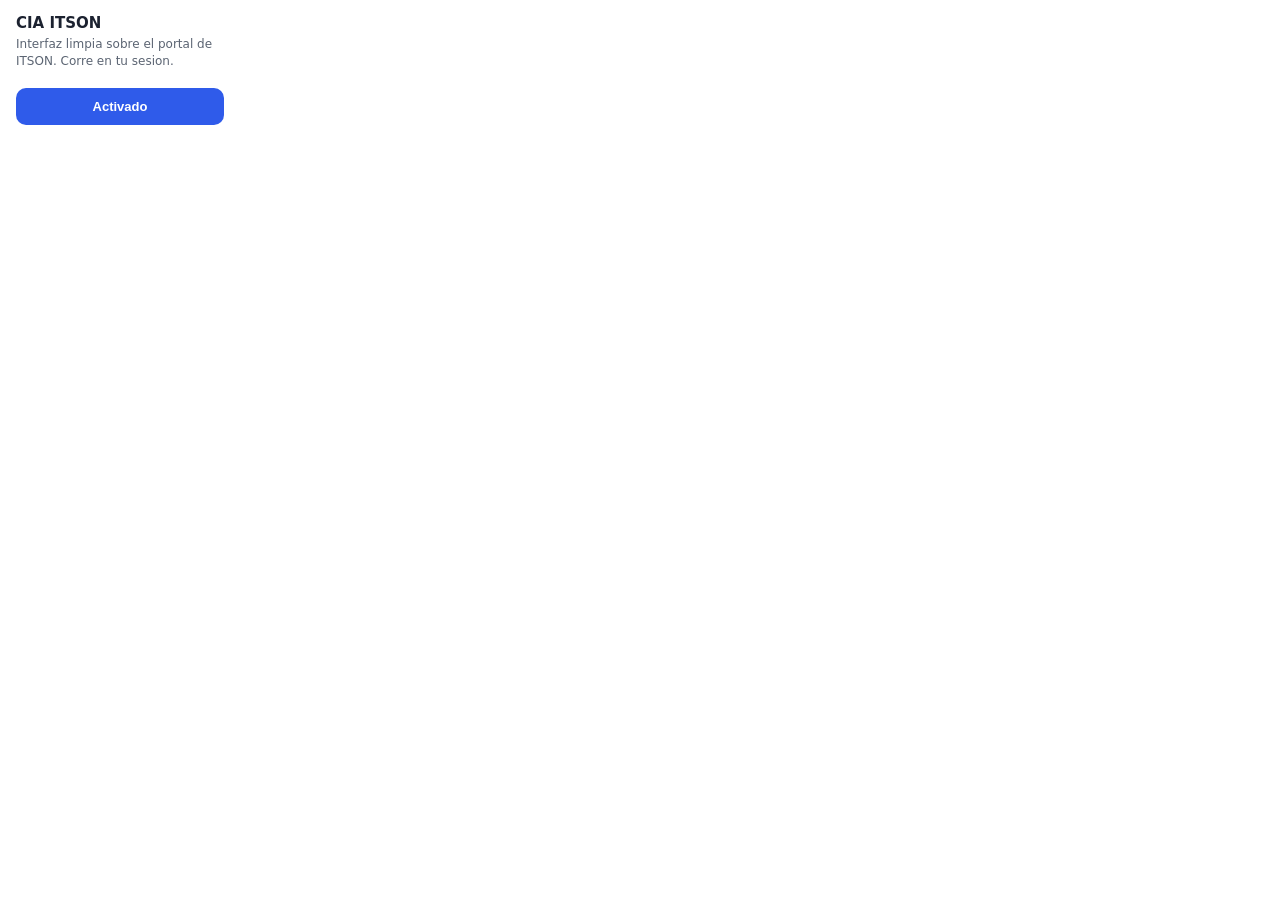
==== extension/popup.html @ 6c1f7d31 "Refinar componentes hacia estetica PotroNET: logo real (blanco/tinta), marca CIA ITSON, sin emojis, " ====
<!doctype html>
<html lang="es">
<head>
<meta charset="utf-8">
<style>
  body { margin:0; width:240px; font-family:'Segoe UI',system-ui,sans-serif; background:#fff; color:#1c2230; }
  .hd { padding:14px 16px 6px; }
  .hd h1 { margin:0; font-size:15px; font-weight:600; }
  .hd p { margin:4px 0 0; font-size:12px; color:#5b6472; line-height:1.4; }
  .row { padding:12px 16px 16px; }
  #t {
    width:100%; border:none; border-radius:10px; padding:11px; cursor:pointer;
    font-size:13px; font-weight:600; color:#fff; background:#8a93a5; transition:background .12s;
  }
  #t[data-on="1"] { background:#2f5bea; }
</style>
</head>
<body>
  <div class="hd">
    <h1>CIA ITSON</h1>
    <p>Interfaz limpia sobre el portal de ITSON. Corre en tu sesion.</p>
  </div>
  <div class="row">
    <button id="t" type="button" data-on="1">Activado</button>
  </div>
  <script src="popup.js"></script>
</body>
</html>
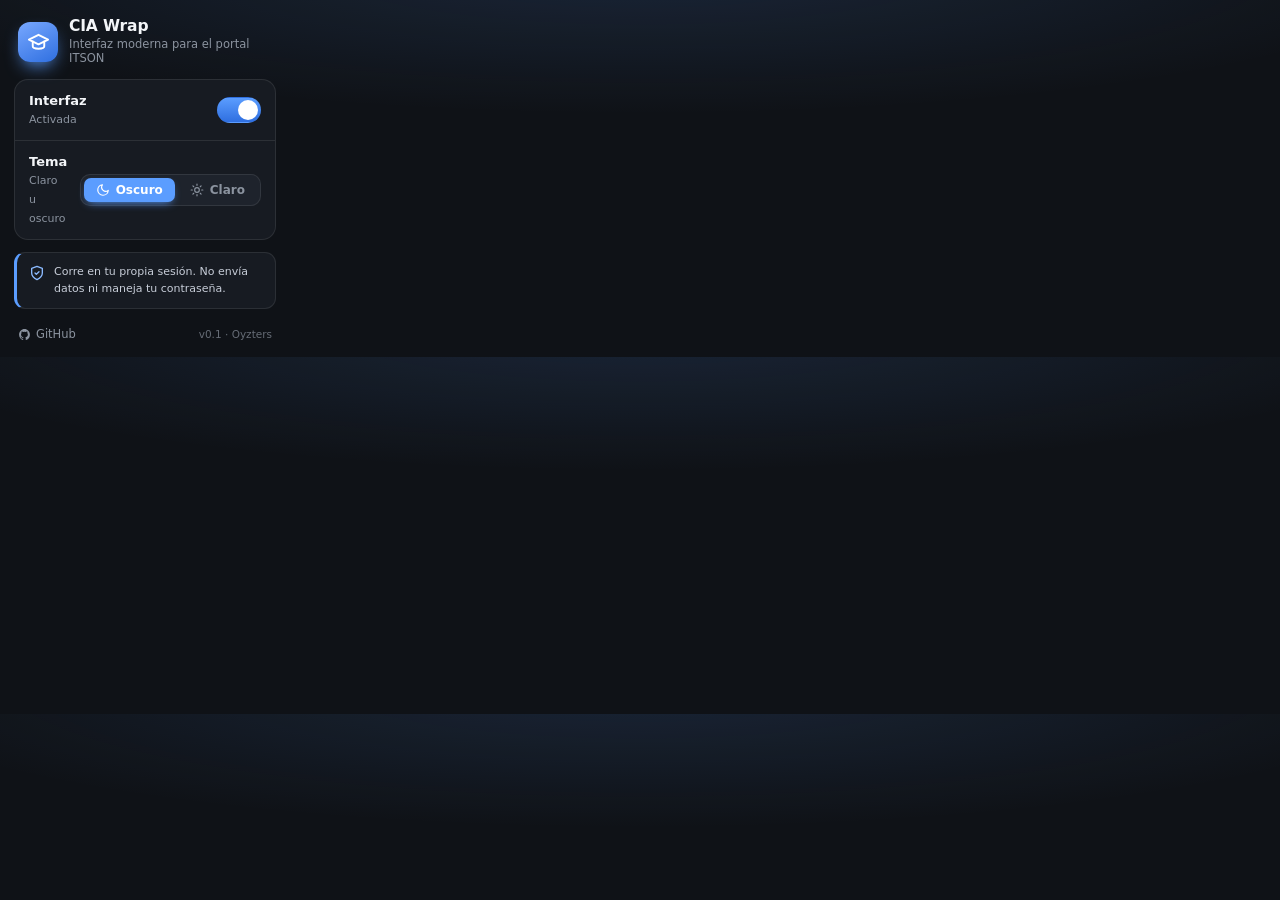
==== commit 4c030111: "Marca CIA Wrap: renombrar extension (ITSON Wrap -> CIA Wrap), icono birrete (16/48/128) en manifest," ====
--- a/extension/popup.html
+++ b/extension/popup.html
@@ -3,26 +3,91 @@
 <head>
 <meta charset="utf-8">
 <style>
-  body { margin:0; width:240px; font-family:'Segoe UI',system-ui,sans-serif; background:#fff; color:#1c2230; }
-  .hd { padding:14px 16px 6px; }
-  .hd h1 { margin:0; font-size:15px; font-weight:600; }
-  .hd p { margin:4px 0 0; font-size:12px; color:#5b6472; line-height:1.4; }
-  .row { padding:12px 16px 16px; }
-  #t {
-    width:100%; border:none; border-radius:10px; padding:11px; cursor:pointer;
-    font-size:13px; font-weight:600; color:#fff; background:#8a93a5; transition:background .12s;
+  :root{
+    --bg:#0f1217; --surface:#171b22; --surface2:#1e232c; --ink:#f3f5f8; --ink2:#c7cdd8;
+    --muted:#8b939f; --line:rgba(255,255,255,.09); --brand:#5b9dff; --brand2:#8bbaff; --brand-deep:#2f6fe0;
+    --sans:'Inter','Segoe UI',system-ui,-apple-system,sans-serif;
   }
-  #t[data-on="1"] { background:#2f5bea; }
+  *{box-sizing:border-box}
+  body{ margin:0; width:290px; font-family:var(--sans); color:var(--ink);
+    background:
+      radial-gradient(90% 60% at 50% -10%, rgba(91,157,255,.14), transparent 70%),
+      var(--bg);
+    -webkit-font-smoothing:antialiased; }
+
+  .hd{ display:flex; align-items:center; gap:11px; padding:18px 18px 14px; }
+  .mk{ width:40px; height:40px; border-radius:12px; flex:0 0 auto; display:grid; place-items:center; color:#fff;
+    background:linear-gradient(150deg,#78a8ff,var(--brand-deep)); box-shadow:0 8px 18px -6px var(--brand); }
+  .mk svg{ width:23px; height:23px; }
+  .hd h1{ margin:0; font-size:15.5px; font-weight:700; letter-spacing:-.01em; line-height:1.1; }
+  .hd p{ margin:2px 0 0; font-size:11.5px; color:var(--muted); }
+
+  .card{ margin:0 14px 12px; background:var(--surface); border:1px solid var(--line); border-radius:14px; overflow:hidden; }
+  .item{ display:flex; align-items:center; gap:12px; padding:13px 14px; }
+  .item + .item{ border-top:1px solid var(--line); }
+  .item .lbl{ flex:1; min-width:0; }
+  .item .lbl b{ display:block; font-size:13px; font-weight:600; }
+  .item .lbl span{ font-size:11px; color:var(--muted); }
+
+  /* switch */
+  .sw{ width:44px; height:26px; border-radius:20px; background:var(--surface2); border:1px solid var(--line);
+    position:relative; cursor:pointer; flex:0 0 auto; transition:background .16s, border-color .16s; }
+  .sw::after{ content:""; position:absolute; top:2px; left:2px; width:20px; height:20px; border-radius:50%;
+    background:#c7cdd8; transition:transform .18s cubic-bezier(.3,1.3,.5,1), background .16s; }
+  .sw[aria-checked="true"]{ background:linear-gradient(180deg,var(--brand),var(--brand-deep)); border-color:transparent; }
+  .sw[aria-checked="true"]::after{ transform:translateX(18px); background:#fff; }
+
+  /* segmented (tema) */
+  .seg{ display:flex; gap:3px; background:var(--surface2); border:1px solid var(--line); border-radius:10px; padding:3px; }
+  .seg button{ border:none; background:none; cursor:pointer; color:var(--muted); font:inherit; font-size:12px; font-weight:600;
+    padding:5px 12px; border-radius:7px; display:flex; align-items:center; gap:6px; transition:background .14s, color .14s; }
+  .seg button svg{ width:14px; height:14px; }
+  .seg button.on{ background:var(--brand); color:#fff; box-shadow:0 4px 10px -4px var(--brand); }
+
+  .note{ display:flex; gap:9px; margin:0 14px 12px; padding:11px 12px; background:var(--surface); border:1px solid var(--line);
+    border-left:3px solid var(--brand); border-radius:11px; }
+  .note svg{ width:16px; height:16px; color:var(--brand2); flex:0 0 auto; margin-top:1px; }
+  .note p{ margin:0; font-size:11px; color:var(--ink2); line-height:1.5; }
+
+  .foot{ display:flex; align-items:center; gap:14px; padding:6px 18px 16px; }
+  .foot a{ color:var(--muted); font-size:11.5px; text-decoration:none; display:inline-flex; align-items:center; gap:5px; }
+  .foot a:hover{ color:var(--ink); }
+  .foot a svg{ width:13px; height:13px; }
+  .foot .sp{ flex:1; }
+  .foot .ver{ font-size:10.5px; color:var(--muted); opacity:.7; }
 </style>
 </head>
 <body>
   <div class="hd">
-    <h1>CIA ITSON</h1>
-    <p>Interfaz limpia sobre el portal de ITSON. Corre en tu sesion.</p>
+    <div class="mk"><svg viewBox="0 0 24 24" fill="none" stroke="currentColor" stroke-width="2" stroke-linecap="round" stroke-linejoin="round"><path d="M22 10 12 5 2 10l10 5 10-5Z"/><path d="M6 12v5c0 1.4 2.7 2.5 6 2.5s6-1.1 6-2.5v-5"/></svg></div>
+    <div><h1>CIA Wrap</h1><p>Interfaz moderna para el portal ITSON</p></div>
   </div>
-  <div class="row">
-    <button id="t" type="button" data-on="1">Activado</button>
+
+  <div class="card">
+    <div class="item">
+      <div class="lbl"><b>Interfaz</b><span id="st">Activada</span></div>
+      <div id="sw" class="sw" role="switch" aria-checked="true" tabindex="0"></div>
+    </div>
+    <div class="item">
+      <div class="lbl"><b>Tema</b><span>Claro u oscuro</span></div>
+      <div class="seg">
+        <button data-theme="dark" class="on"><svg viewBox="0 0 24 24" fill="none" stroke="currentColor" stroke-width="2" stroke-linecap="round" stroke-linejoin="round"><path d="M21 12.8A9 9 0 1 1 11.2 3a7 7 0 0 0 9.8 9.8z"/></svg>Oscuro</button>
+        <button data-theme="light"><svg viewBox="0 0 24 24" fill="none" stroke="currentColor" stroke-width="2" stroke-linecap="round" stroke-linejoin="round"><circle cx="12" cy="12" r="4"/><path d="M12 2v2M12 20v2M4 12H2M22 12h-2M5 5l1.4 1.4M17.6 17.6 19 19M5 19l1.4-1.4M17.6 6.4 19 5"/></svg>Claro</button>
+      </div>
+    </div>
   </div>
+
+  <div class="note">
+    <svg viewBox="0 0 24 24" fill="none" stroke="currentColor" stroke-width="2" stroke-linecap="round" stroke-linejoin="round"><path d="M12 22s8-4 8-10V5l-8-3-8 3v7c0 6 8 10 8 10z"/><path d="m9 12 2 2 4-4"/></svg>
+    <p>Corre en tu propia sesión. No envía datos ni maneja tu contraseña.</p>
+  </div>
+
+  <div class="foot">
+    <a href="https://github.com/oyzters/CIA-Wrap" target="_blank" rel="noopener"><svg viewBox="0 0 24 24" fill="currentColor"><path d="M12 2C6.5 2 2 6.6 2 12.3c0 4.5 2.9 8.3 6.8 9.7.5.1.7-.2.7-.5v-1.7c-2.8.6-3.4-1.4-3.4-1.4-.4-1.2-1.1-1.5-1.1-1.5-.9-.6.1-.6.1-.6 1 .1 1.5 1 1.5 1 .9 1.6 2.4 1.1 3 .9.1-.7.3-1.1.6-1.4-2.2-.3-4.6-1.1-4.6-5 0-1.1.4-2 1-2.7-.1-.3-.4-1.3.1-2.7 0 0 .8-.3 2.7 1a9.4 9.4 0 0 1 5 0c1.9-1.3 2.7-1 2.7-1 .5 1.4.2 2.4.1 2.7.6.7 1 1.6 1 2.7 0 3.9-2.3 4.7-4.6 5 .4.3.7.9.7 1.9v2.8c0 .3.2.6.7.5A10.3 10.3 0 0 0 22 12.3C22 6.6 17.5 2 12 2z"/></svg>GitHub</a>
+    <span class="sp"></span>
+    <span class="ver">v0.1 · Oyzters</span>
+  </div>
+
   <script src="popup.js"></script>
 </body>
 </html>
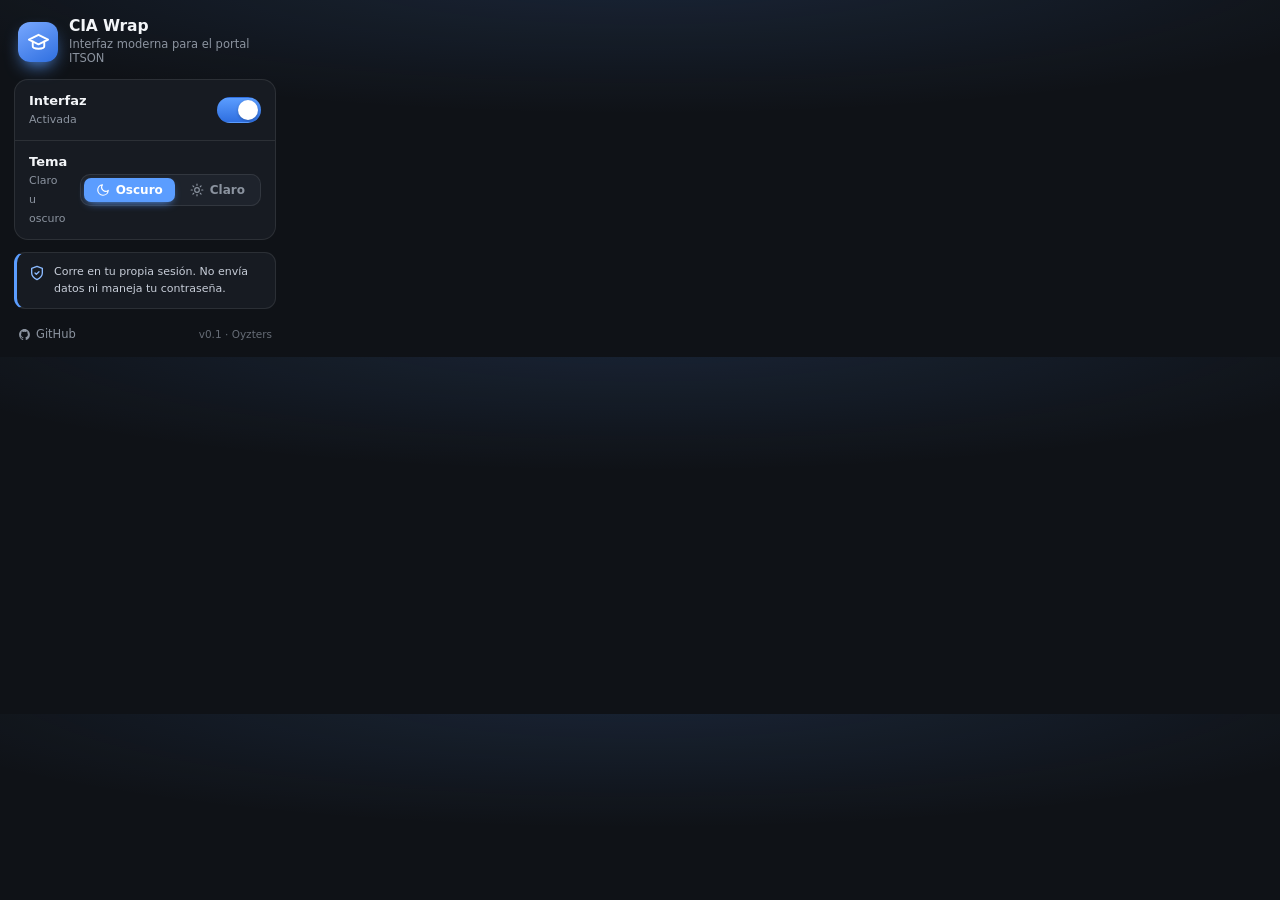
==== commit 751079dd: "Popup: modo claro ademas del oscuro; el popup sigue el mismo tema elegido (itson_wrap_theme) via dat" ====
--- a/extension/popup.html
+++ b/extension/popup.html
@@ -4,14 +4,21 @@
 <meta charset="utf-8">
 <style>
   :root{
+    /* oscuro (default) */
     --bg:#0f1217; --surface:#171b22; --surface2:#1e232c; --ink:#f3f5f8; --ink2:#c7cdd8;
     --muted:#8b939f; --line:rgba(255,255,255,.09); --brand:#5b9dff; --brand2:#8bbaff; --brand-deep:#2f6fe0;
+    --knob:#c7cdd8; --glow:rgba(91,157,255,.14);
     --sans:'Inter','Segoe UI',system-ui,-apple-system,sans-serif;
+  }
+  :root[data-theme="light"]{
+    --bg:#eef1f6; --surface:#ffffff; --surface2:#eef2f8; --ink:#14213c; --ink2:#33415f;
+    --muted:#66728d; --line:#e3e8f2; --brand:#2f5bea; --brand2:#3f6ff0; --brand-deep:#1e3fb0;
+    --knob:#ffffff; --glow:rgba(47,91,234,.08);
   }
   *{box-sizing:border-box}
   body{ margin:0; width:290px; font-family:var(--sans); color:var(--ink);
     background:
-      radial-gradient(90% 60% at 50% -10%, rgba(91,157,255,.14), transparent 70%),
+      radial-gradient(90% 60% at 50% -10%, var(--glow), transparent 70%),
       var(--bg);
     -webkit-font-smoothing:antialiased; }
 
@@ -33,7 +40,7 @@
   .sw{ width:44px; height:26px; border-radius:20px; background:var(--surface2); border:1px solid var(--line);
     position:relative; cursor:pointer; flex:0 0 auto; transition:background .16s, border-color .16s; }
   .sw::after{ content:""; position:absolute; top:2px; left:2px; width:20px; height:20px; border-radius:50%;
-    background:#c7cdd8; transition:transform .18s cubic-bezier(.3,1.3,.5,1), background .16s; }
+    background:var(--knob); box-shadow:0 1px 3px rgba(0,0,0,.25); transition:transform .18s cubic-bezier(.3,1.3,.5,1), background .16s; }
   .sw[aria-checked="true"]{ background:linear-gradient(180deg,var(--brand),var(--brand-deep)); border-color:transparent; }
   .sw[aria-checked="true"]::after{ transform:translateX(18px); background:#fff; }
 
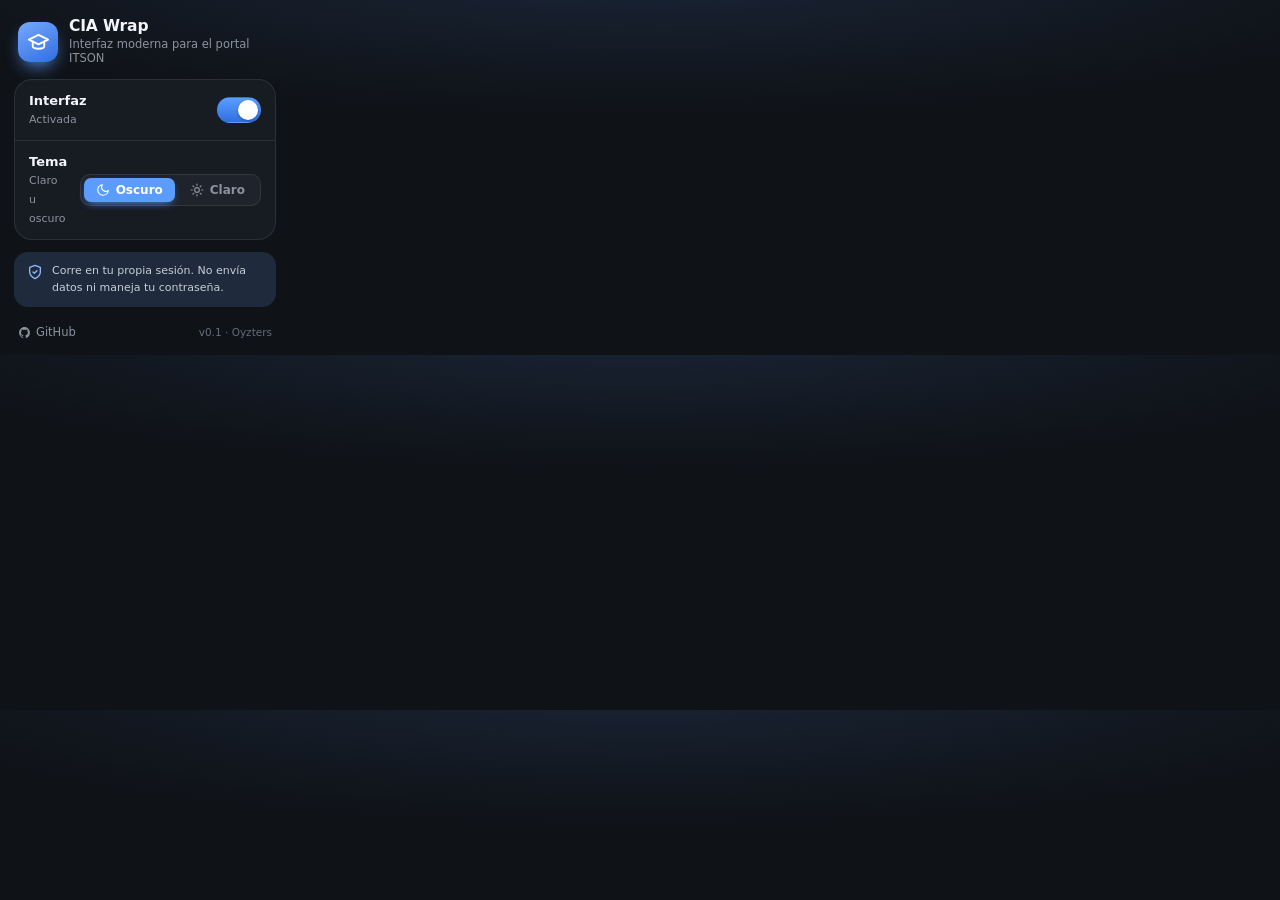
==== commit 95d637a5: "Popup: suavizar (card mas redondeada 18px, aviso con fondo tenue en vez de franja lateral dura) — me" ====
--- a/extension/popup.html
+++ b/extension/popup.html
@@ -29,7 +29,7 @@
   .hd h1{ margin:0; font-size:15.5px; font-weight:700; letter-spacing:-.01em; line-height:1.1; }
   .hd p{ margin:2px 0 0; font-size:11.5px; color:var(--muted); }
 
-  .card{ margin:0 14px 12px; background:var(--surface); border:1px solid var(--line); border-radius:14px; overflow:hidden; }
+  .card{ margin:0 14px 12px; background:var(--surface); border:1px solid var(--line); border-radius:18px; overflow:hidden; }
   .item{ display:flex; align-items:center; gap:12px; padding:13px 14px; }
   .item + .item{ border-top:1px solid var(--line); }
   .item .lbl{ flex:1; min-width:0; }
@@ -51,8 +51,8 @@
   .seg button svg{ width:14px; height:14px; }
   .seg button.on{ background:var(--brand); color:#fff; box-shadow:0 4px 10px -4px var(--brand); }
 
-  .note{ display:flex; gap:9px; margin:0 14px 12px; padding:11px 12px; background:var(--surface); border:1px solid var(--line);
-    border-left:3px solid var(--brand); border-radius:11px; }
+  .note{ display:flex; gap:9px; margin:0 14px 12px; padding:11px 13px; border:none; border-radius:14px;
+    background:color-mix(in srgb, var(--brand) 12%, var(--surface)); }
   .note svg{ width:16px; height:16px; color:var(--brand2); flex:0 0 auto; margin-top:1px; }
   .note p{ margin:0; font-size:11px; color:var(--ink2); line-height:1.5; }
 
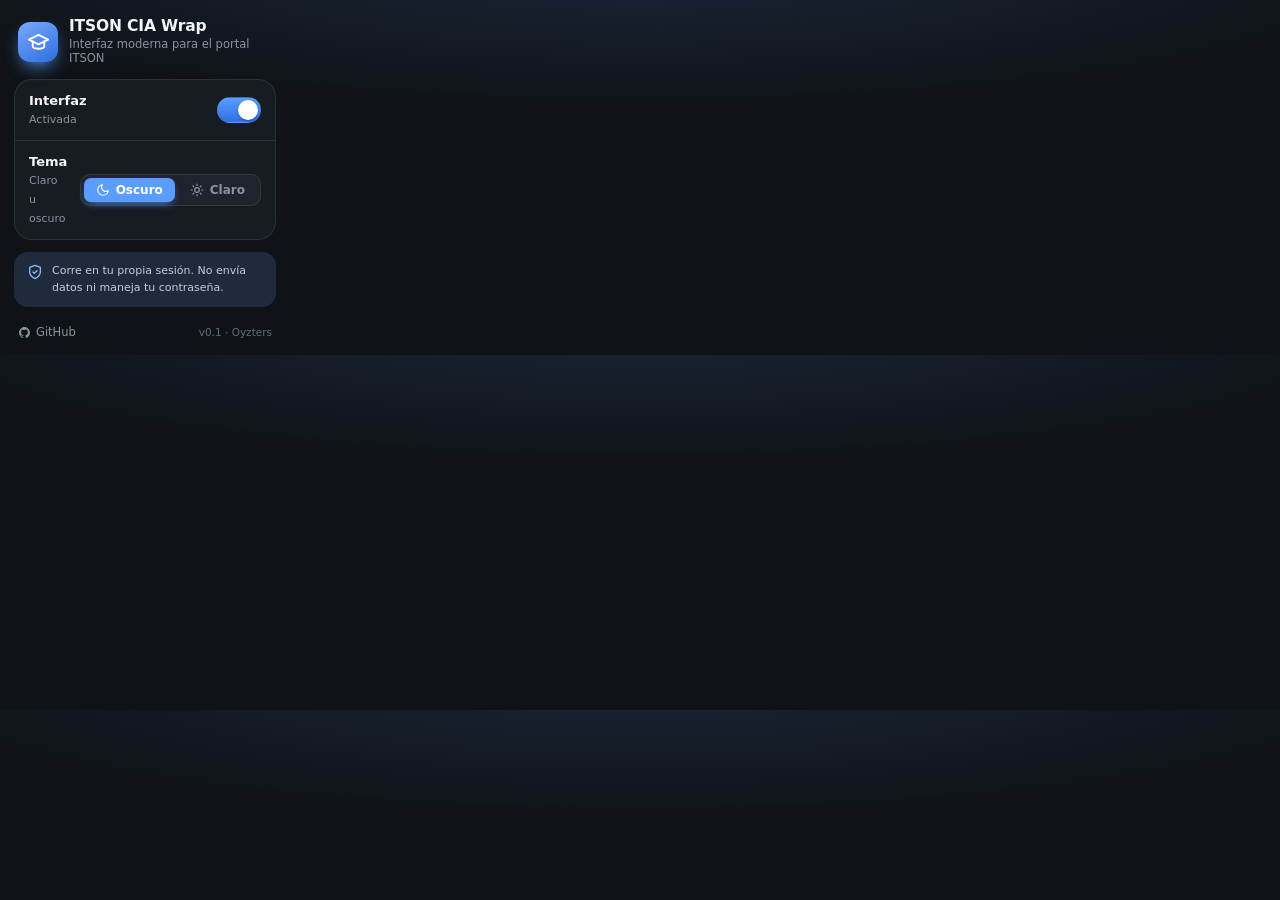
==== commit 77e08fab: "Renombrar a ITSON CIA Wrap (extension: manifest+popup+sidebar; landing: nav/hero/footer/title)" ====
--- a/extension/popup.html
+++ b/extension/popup.html
@@ -67,7 +67,7 @@
 <body>
   <div class="hd">
     <div class="mk"><svg viewBox="0 0 24 24" fill="none" stroke="currentColor" stroke-width="2" stroke-linecap="round" stroke-linejoin="round"><path d="M22 10 12 5 2 10l10 5 10-5Z"/><path d="M6 12v5c0 1.4 2.7 2.5 6 2.5s6-1.1 6-2.5v-5"/></svg></div>
-    <div><h1>CIA Wrap</h1><p>Interfaz moderna para el portal ITSON</p></div>
+    <div><h1>ITSON CIA Wrap</h1><p>Interfaz moderna para el portal ITSON</p></div>
   </div>
 
   <div class="card">
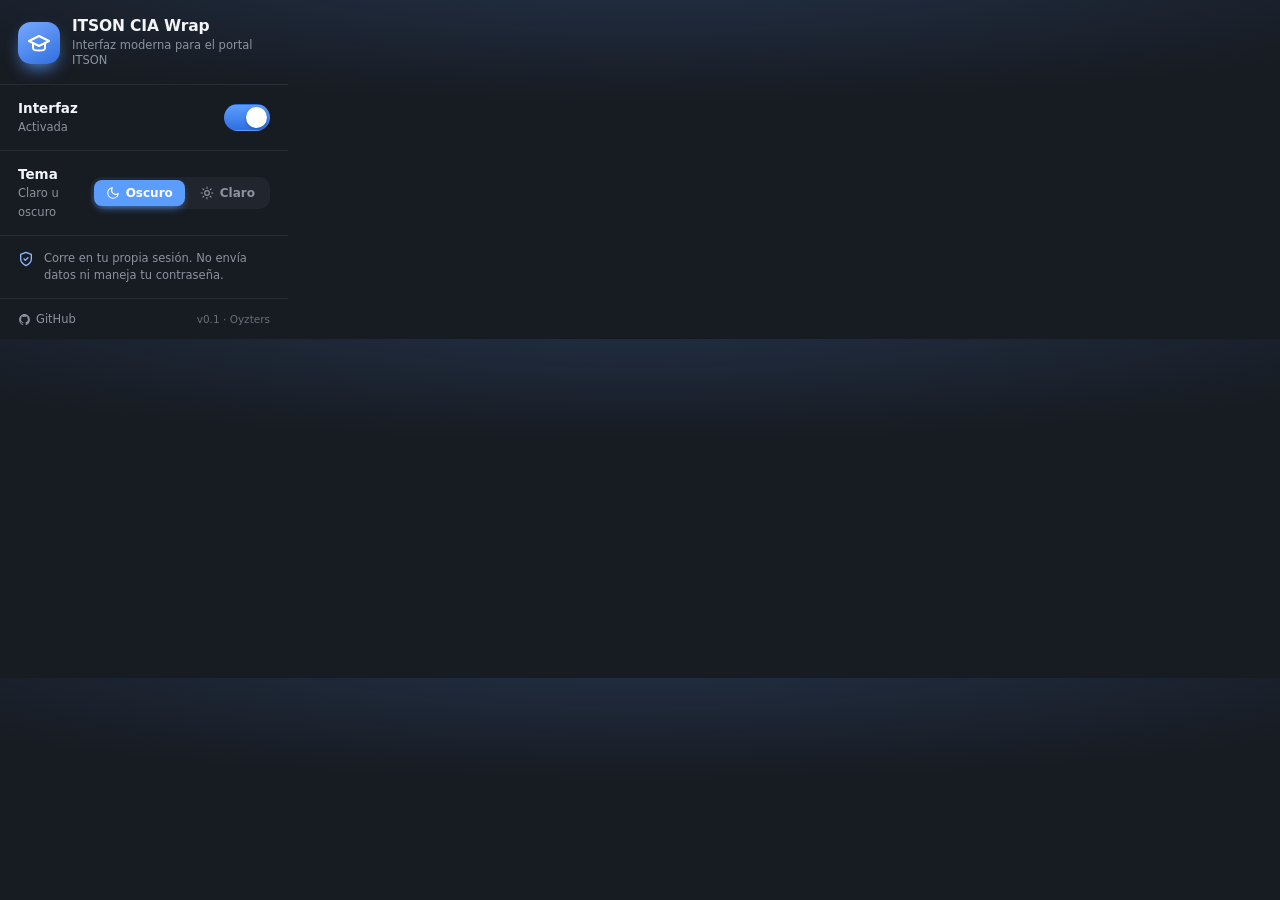
==== commit 36655d6e: "Popup: rediseño a panel único con divisores (sin cajas flotantes con borde) — elimina bordes raros; " ====
--- a/extension/popup.html
+++ b/extension/popup.html
@@ -4,59 +4,52 @@
 <meta charset="utf-8">
 <style>
   :root{
-    /* oscuro (default) */
-    --bg:#0f1217; --surface:#171b22; --surface2:#1e232c; --ink:#f3f5f8; --ink2:#c7cdd8;
-    --muted:#8b939f; --line:rgba(255,255,255,.09); --brand:#5b9dff; --brand2:#8bbaff; --brand-deep:#2f6fe0;
-    --knob:#c7cdd8; --glow:rgba(91,157,255,.14);
+    --bg:#12151b; --surface:#171b22; --surface2:#20252e; --ink:#f3f5f8; --ink2:#c7cdd8;
+    --muted:#8b939f; --line:rgba(255,255,255,.08); --brand:#5b9dff; --brand2:#8bbaff; --brand-deep:#2f6fe0;
+    --knob:#c7cdd8; --glow:rgba(91,157,255,.16);
     --sans:'Inter','Segoe UI',system-ui,-apple-system,sans-serif;
   }
   :root[data-theme="light"]{
-    --bg:#eef1f6; --surface:#ffffff; --surface2:#eef2f8; --ink:#14213c; --ink2:#33415f;
-    --muted:#66728d; --line:#e3e8f2; --brand:#2f5bea; --brand2:#3f6ff0; --brand-deep:#1e3fb0;
-    --knob:#ffffff; --glow:rgba(47,91,234,.08);
+    --bg:#ffffff; --surface:#ffffff; --surface2:#eef2f8; --ink:#14213c; --ink2:#33415f;
+    --muted:#66728d; --line:#e7ebf3; --brand:#2f5bea; --brand2:#3f6ff0; --brand-deep:#1e3fb0;
+    --knob:#ffffff; --glow:rgba(47,91,234,.07);
   }
   *{box-sizing:border-box}
-  body{ margin:0; width:290px; font-family:var(--sans); color:var(--ink);
-    background:
-      radial-gradient(90% 60% at 50% -10%, var(--glow), transparent 70%),
-      var(--bg);
+  body{ margin:0; width:288px; font-family:var(--sans); color:var(--ink);
+    background:radial-gradient(100% 55% at 50% -8%, var(--glow), transparent 70%), var(--surface);
     -webkit-font-smoothing:antialiased; }
 
-  .hd{ display:flex; align-items:center; gap:11px; padding:18px 18px 14px; }
-  .mk{ width:40px; height:40px; border-radius:12px; flex:0 0 auto; display:grid; place-items:center; color:#fff;
-    background:linear-gradient(150deg,#78a8ff,var(--brand-deep)); box-shadow:0 8px 18px -6px var(--brand); }
-  .mk svg{ width:23px; height:23px; }
-  .hd h1{ margin:0; font-size:15.5px; font-weight:700; letter-spacing:-.01em; line-height:1.1; }
-  .hd p{ margin:2px 0 0; font-size:11.5px; color:var(--muted); }
+  .hd{ display:flex; align-items:center; gap:12px; padding:18px 18px 16px; }
+  .mk{ width:42px; height:42px; border-radius:13px; flex:0 0 auto; display:grid; place-items:center; color:#fff;
+    background:linear-gradient(150deg,#78a8ff,var(--brand-deep)); box-shadow:0 8px 18px -6px var(--brand); overflow:hidden; }
+  .mk svg{ width:24px; height:24px; }
+  .mk img{ width:100%; height:100%; object-fit:cover; }
+  .hd h1{ margin:0; font-size:15.5px; font-weight:700; letter-spacing:-.01em; line-height:1.15; }
+  .hd p{ margin:2px 0 0; font-size:11.5px; color:var(--muted); line-height:1.3; }
 
-  .card{ margin:0 14px 12px; background:var(--surface); border:1px solid var(--line); border-radius:18px; overflow:hidden; }
-  .item{ display:flex; align-items:center; gap:12px; padding:13px 14px; }
-  .item + .item{ border-top:1px solid var(--line); }
+  .item{ display:flex; align-items:center; gap:12px; padding:15px 18px; border-top:1px solid var(--line); }
   .item .lbl{ flex:1; min-width:0; }
-  .item .lbl b{ display:block; font-size:13px; font-weight:600; }
-  .item .lbl span{ font-size:11px; color:var(--muted); }
+  .item .lbl b{ display:block; font-size:13.5px; font-weight:600; }
+  .item .lbl span{ font-size:11.5px; color:var(--muted); }
 
-  /* switch */
-  .sw{ width:44px; height:26px; border-radius:20px; background:var(--surface2); border:1px solid var(--line);
+  .sw{ width:46px; height:27px; border-radius:20px; background:var(--surface2); border:1px solid var(--line);
     position:relative; cursor:pointer; flex:0 0 auto; transition:background .16s, border-color .16s; }
-  .sw::after{ content:""; position:absolute; top:2px; left:2px; width:20px; height:20px; border-radius:50%;
-    background:var(--knob); box-shadow:0 1px 3px rgba(0,0,0,.25); transition:transform .18s cubic-bezier(.3,1.3,.5,1), background .16s; }
+  .sw::after{ content:""; position:absolute; top:2px; left:2px; width:21px; height:21px; border-radius:50%;
+    background:var(--knob); box-shadow:0 1px 3px rgba(0,0,0,.28); transition:transform .18s cubic-bezier(.3,1.3,.5,1), background .16s; }
   .sw[aria-checked="true"]{ background:linear-gradient(180deg,var(--brand),var(--brand-deep)); border-color:transparent; }
-  .sw[aria-checked="true"]::after{ transform:translateX(18px); background:#fff; }
+  .sw[aria-checked="true"]::after{ transform:translateX(19px); background:#fff; }
 
-  /* segmented (tema) */
-  .seg{ display:flex; gap:3px; background:var(--surface2); border:1px solid var(--line); border-radius:10px; padding:3px; }
+  .seg{ display:flex; gap:3px; background:var(--surface2); border-radius:11px; padding:3px; }
   .seg button{ border:none; background:none; cursor:pointer; color:var(--muted); font:inherit; font-size:12px; font-weight:600;
-    padding:5px 12px; border-radius:7px; display:flex; align-items:center; gap:6px; transition:background .14s, color .14s; }
+    padding:6px 12px; border-radius:8px; display:flex; align-items:center; gap:6px; transition:background .14s, color .14s; }
   .seg button svg{ width:14px; height:14px; }
   .seg button.on{ background:var(--brand); color:#fff; box-shadow:0 4px 10px -4px var(--brand); }
 
-  .note{ display:flex; gap:9px; margin:0 14px 12px; padding:11px 13px; border:none; border-radius:14px;
-    background:color-mix(in srgb, var(--brand) 12%, var(--surface)); }
+  .note{ display:flex; gap:10px; align-items:flex-start; padding:14px 18px; border-top:1px solid var(--line); }
   .note svg{ width:16px; height:16px; color:var(--brand2); flex:0 0 auto; margin-top:1px; }
-  .note p{ margin:0; font-size:11px; color:var(--ink2); line-height:1.5; }
+  .note p{ margin:0; font-size:11.5px; color:var(--muted); line-height:1.5; }
 
-  .foot{ display:flex; align-items:center; gap:14px; padding:6px 18px 16px; }
+  .foot{ display:flex; align-items:center; gap:14px; padding:13px 18px; border-top:1px solid var(--line); }
   .foot a{ color:var(--muted); font-size:11.5px; text-decoration:none; display:inline-flex; align-items:center; gap:5px; }
   .foot a:hover{ color:var(--ink); }
   .foot a svg{ width:13px; height:13px; }
@@ -70,17 +63,16 @@
     <div><h1>ITSON CIA Wrap</h1><p>Interfaz moderna para el portal ITSON</p></div>
   </div>
 
-  <div class="card">
-    <div class="item">
-      <div class="lbl"><b>Interfaz</b><span id="st">Activada</span></div>
-      <div id="sw" class="sw" role="switch" aria-checked="true" tabindex="0"></div>
-    </div>
-    <div class="item">
-      <div class="lbl"><b>Tema</b><span>Claro u oscuro</span></div>
-      <div class="seg">
-        <button data-theme="dark" class="on"><svg viewBox="0 0 24 24" fill="none" stroke="currentColor" stroke-width="2" stroke-linecap="round" stroke-linejoin="round"><path d="M21 12.8A9 9 0 1 1 11.2 3a7 7 0 0 0 9.8 9.8z"/></svg>Oscuro</button>
-        <button data-theme="light"><svg viewBox="0 0 24 24" fill="none" stroke="currentColor" stroke-width="2" stroke-linecap="round" stroke-linejoin="round"><circle cx="12" cy="12" r="4"/><path d="M12 2v2M12 20v2M4 12H2M22 12h-2M5 5l1.4 1.4M17.6 17.6 19 19M5 19l1.4-1.4M17.6 6.4 19 5"/></svg>Claro</button>
-      </div>
+  <div class="item">
+    <div class="lbl"><b>Interfaz</b><span id="st">Activada</span></div>
+    <div id="sw" class="sw" role="switch" aria-checked="true" tabindex="0"></div>
+  </div>
+
+  <div class="item">
+    <div class="lbl"><b>Tema</b><span>Claro u oscuro</span></div>
+    <div class="seg">
+      <button data-theme="dark" class="on"><svg viewBox="0 0 24 24" fill="none" stroke="currentColor" stroke-width="2" stroke-linecap="round" stroke-linejoin="round"><path d="M21 12.8A9 9 0 1 1 11.2 3a7 7 0 0 0 9.8 9.8z"/></svg>Oscuro</button>
+      <button data-theme="light"><svg viewBox="0 0 24 24" fill="none" stroke="currentColor" stroke-width="2" stroke-linecap="round" stroke-linejoin="round"><circle cx="12" cy="12" r="4"/><path d="M12 2v2M12 20v2M4 12H2M22 12h-2M5 5l1.4 1.4M17.6 17.6 19 19M5 19l1.4-1.4M17.6 6.4 19 5"/></svg>Claro</button>
     </div>
   </div>
 
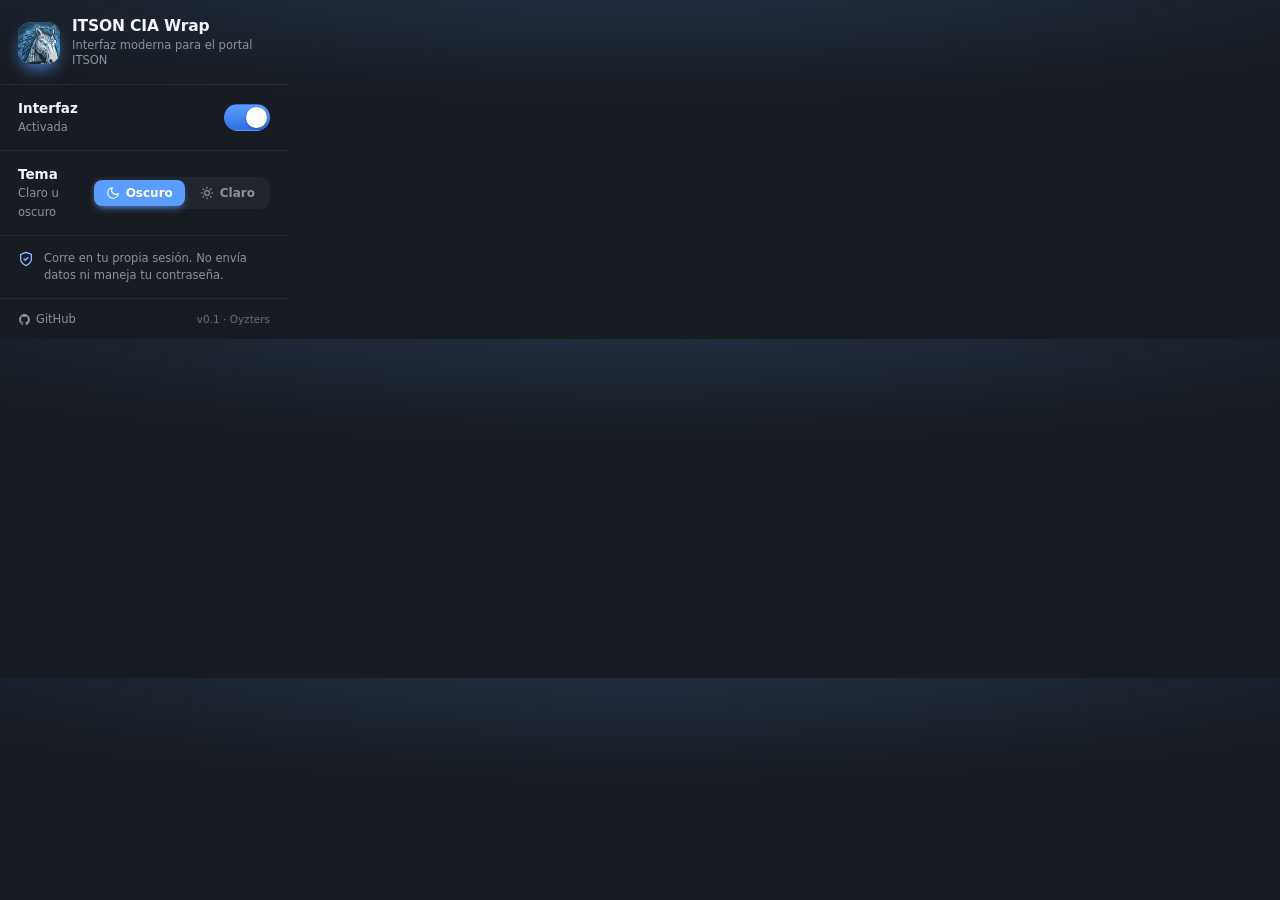
==== commit 246f0f17: "Quitar boton flotante (on/off ahora desde el popup) + icono de la extension = logo CIA ITSON (cabeza" ====
--- a/extension/popup.html
+++ b/extension/popup.html
@@ -59,7 +59,7 @@
 </head>
 <body>
   <div class="hd">
-    <div class="mk"><svg viewBox="0 0 24 24" fill="none" stroke="currentColor" stroke-width="2" stroke-linecap="round" stroke-linejoin="round"><path d="M22 10 12 5 2 10l10 5 10-5Z"/><path d="M6 12v5c0 1.4 2.7 2.5 6 2.5s6-1.1 6-2.5v-5"/></svg></div>
+    <div class="mk"><img src="icons/icon128.png" alt="ITSON CIA Wrap"></div>
     <div><h1>ITSON CIA Wrap</h1><p>Interfaz moderna para el portal ITSON</p></div>
   </div>
 
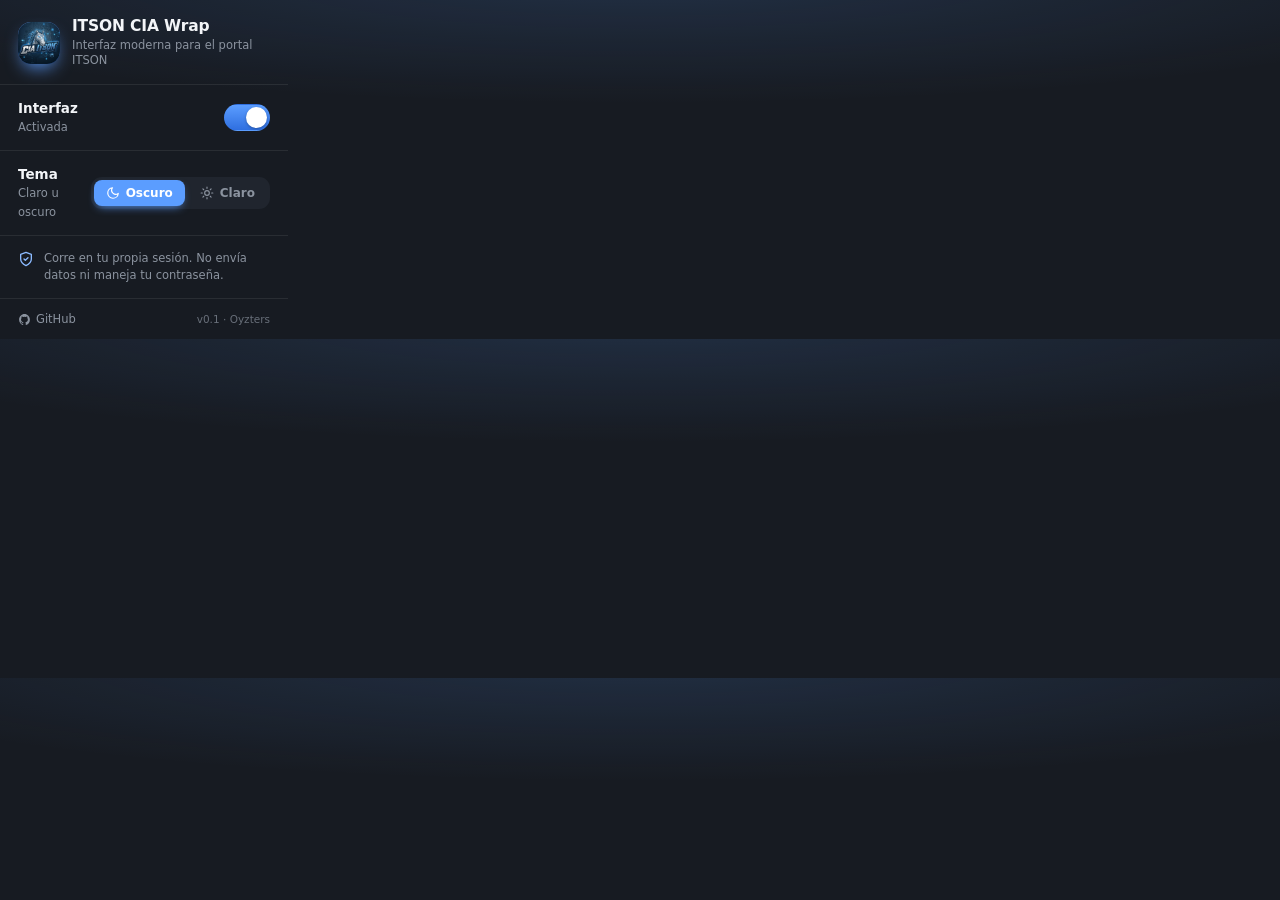
==== commit 6f47fc21: "Icono = birrete (extension + landing); logo del caballo SOLO en el popup (extension/logo.png en el b" ====
--- a/extension/popup.html
+++ b/extension/popup.html
@@ -59,7 +59,7 @@
 </head>
 <body>
   <div class="hd">
-    <div class="mk"><img src="icons/icon128.png" alt="ITSON CIA Wrap"></div>
+    <div class="mk"><img src="logo.png" alt="ITSON CIA Wrap"></div>
     <div><h1>ITSON CIA Wrap</h1><p>Interfaz moderna para el portal ITSON</p></div>
   </div>
 
